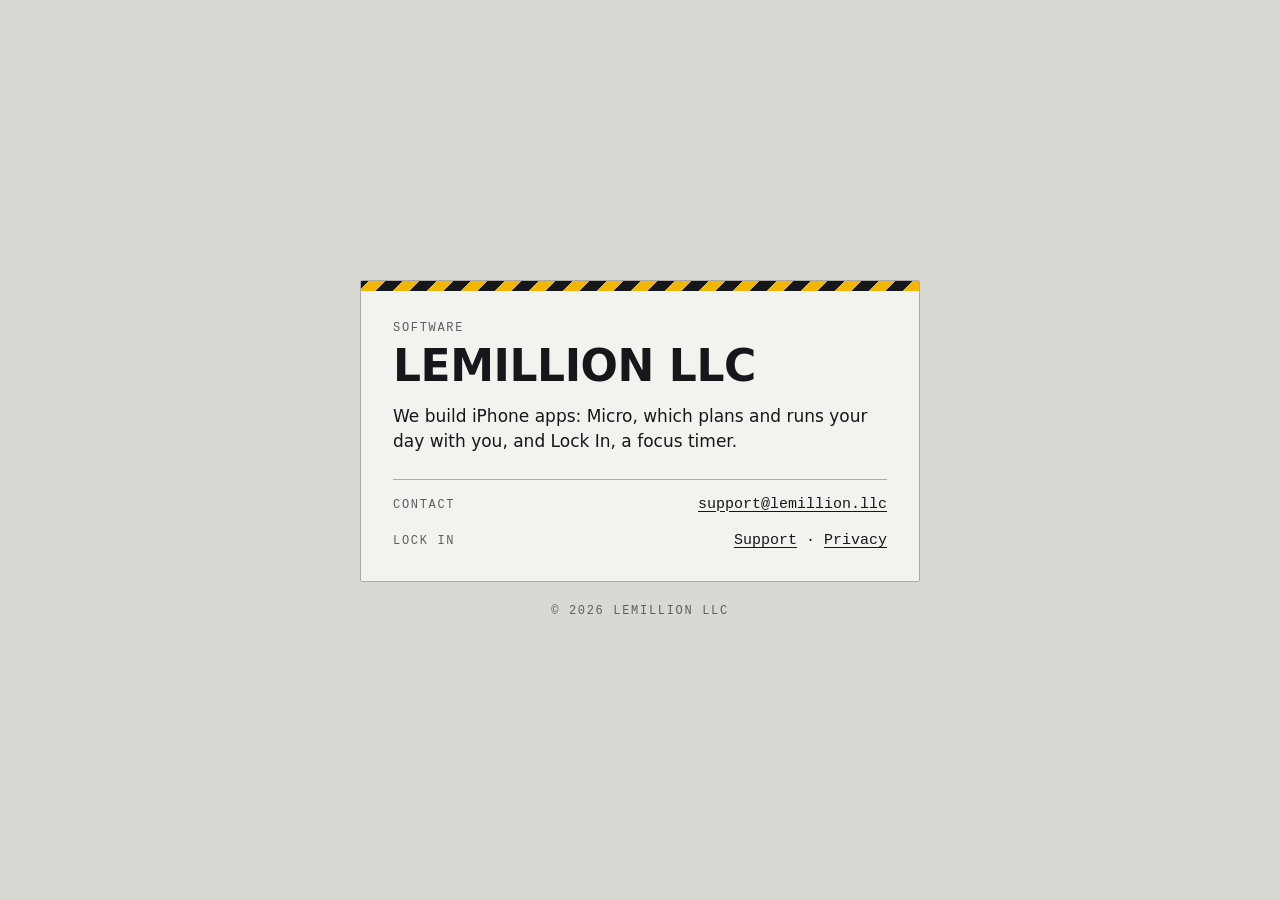
==== index.html @ 48e79b51 "Serve the company page here, and note that activity names sync over iCloud lemillion.llc returns to " ====
<!doctype html>
<html lang="en">
  <!--
    lemillion.llc/ : the company page, served by GitHub Pages from this repo.
    Static on purpose: no scripts, no fonts or images from anywhere.
    The year is typed, not computed: change it each January.
  -->
  <head>
    <meta charset="utf-8" />
    <meta name="viewport" content="width=device-width, initial-scale=1" />
    <meta name="color-scheme" content="light dark" />
    <meta name="description" content="Lemillion LLC builds iPhone apps: Micro, which plans and runs your day with you, and Lock In, a focus timer." />
    <title>Lemillion LLC</title>
    <link rel="stylesheet" href="/site.css" />
  </head>
  <body>
    <main class="plate">
      <div class="stripe" aria-hidden="true"></div>
      <p class="tag">Software</p>
      <h1>Lemillion LLC</h1>
      <p class="line">We build iPhone apps: Micro, which plans and runs your day with you, and Lock In, a focus timer.</p>
      <dl class="spec">
        <div>
          <dt>Contact</dt>
          <dd><a href="mailto:support@lemillion.llc">support@lemillion.llc</a></dd>
        </div>
        <div>
          <dt>Lock In</dt>
          <dd><a href="/lockin/support/">Support</a> &middot; <a href="/lockin/privacy/">Privacy</a></dd>
        </div>
      </dl>
    </main>
    <footer>&copy; 2026 Lemillion LLC</footer>
  </body>
</html>
---- site.css ----
/* lemillion.llc/ : a plain industrial plate, in the system's own faces. */

:root {
  --page: #d9d9d4;
  --plate: #f2f2ee;
  --ink: #16171a;
  --muted: #5b5e64;
  --rule: #a9aaa6;
  --hazard: #f2b705;
  --hazard-dark: #16171a; /* stays black in both modes, like real tape */
  --link: #16171a;
  color-scheme: light dark;
}

@media (prefers-color-scheme: dark) {
  :root {
    --page: #111214;
    --plate: #1c1d20;
    --ink: #ececea;
    --muted: #9a9ca1;
    --rule: #3a3c40;
    --link: #ececea;
  }
}

* { box-sizing: border-box; }

html, body { margin: 0; }

body {
  min-height: 100vh;
  display: flex;
  flex-direction: column;
  align-items: center;
  justify-content: center;
  gap: 20px;
  padding: 32px 16px;
  background: var(--page);
  color: var(--ink);
  font: 16px/1.5 ui-sans-serif, system-ui, -apple-system, "Segoe UI", Roboto, Helvetica, Arial, sans-serif;
}

.plate {
  width: 100%;
  max-width: 560px;
  background: var(--plate);
  border: 1px solid var(--rule);
  border-radius: 2px;
  padding: 0 32px 28px;
}

.stripe {
  height: 10px;
  margin: 0 -32px 28px;
  background: repeating-linear-gradient(-45deg, var(--hazard) 0 12px, var(--hazard-dark) 12px 24px);
}

.tag,
dt,
footer {
  font-family: ui-monospace, SFMono-Regular, Menlo, Consolas, "Liberation Mono", monospace;
  font-size: 12px;
  letter-spacing: 0.14em;
  text-transform: uppercase;
  color: var(--muted);
}

.tag { margin: 0 0 6px; }

h1 {
  margin: 0;
  font-size: clamp(32px, 8vw, 44px);
  line-height: 1.05;
  font-weight: 800;
  letter-spacing: -0.01em;
  text-transform: uppercase;
}

.line {
  margin: 14px 0 24px;
  font-size: 17px;
}

.spec {
  margin: 0;
  border-top: 1px solid var(--rule);
}

.spec div {
  display: flex;
  flex-wrap: wrap;
  align-items: baseline;
  justify-content: space-between;
  gap: 4px 16px;
  padding-top: 14px;
}

dd {
  margin: 0;
  font-family: ui-monospace, SFMono-Regular, Menlo, Consolas, "Liberation Mono", monospace;
  font-size: 15px;
}

a {
  color: var(--link);
  text-decoration: underline;
  text-underline-offset: 3px;
}

a:focus-visible {
  outline: 2px solid var(--hazard);
  outline-offset: 2px;
}

footer { text-align: center; }
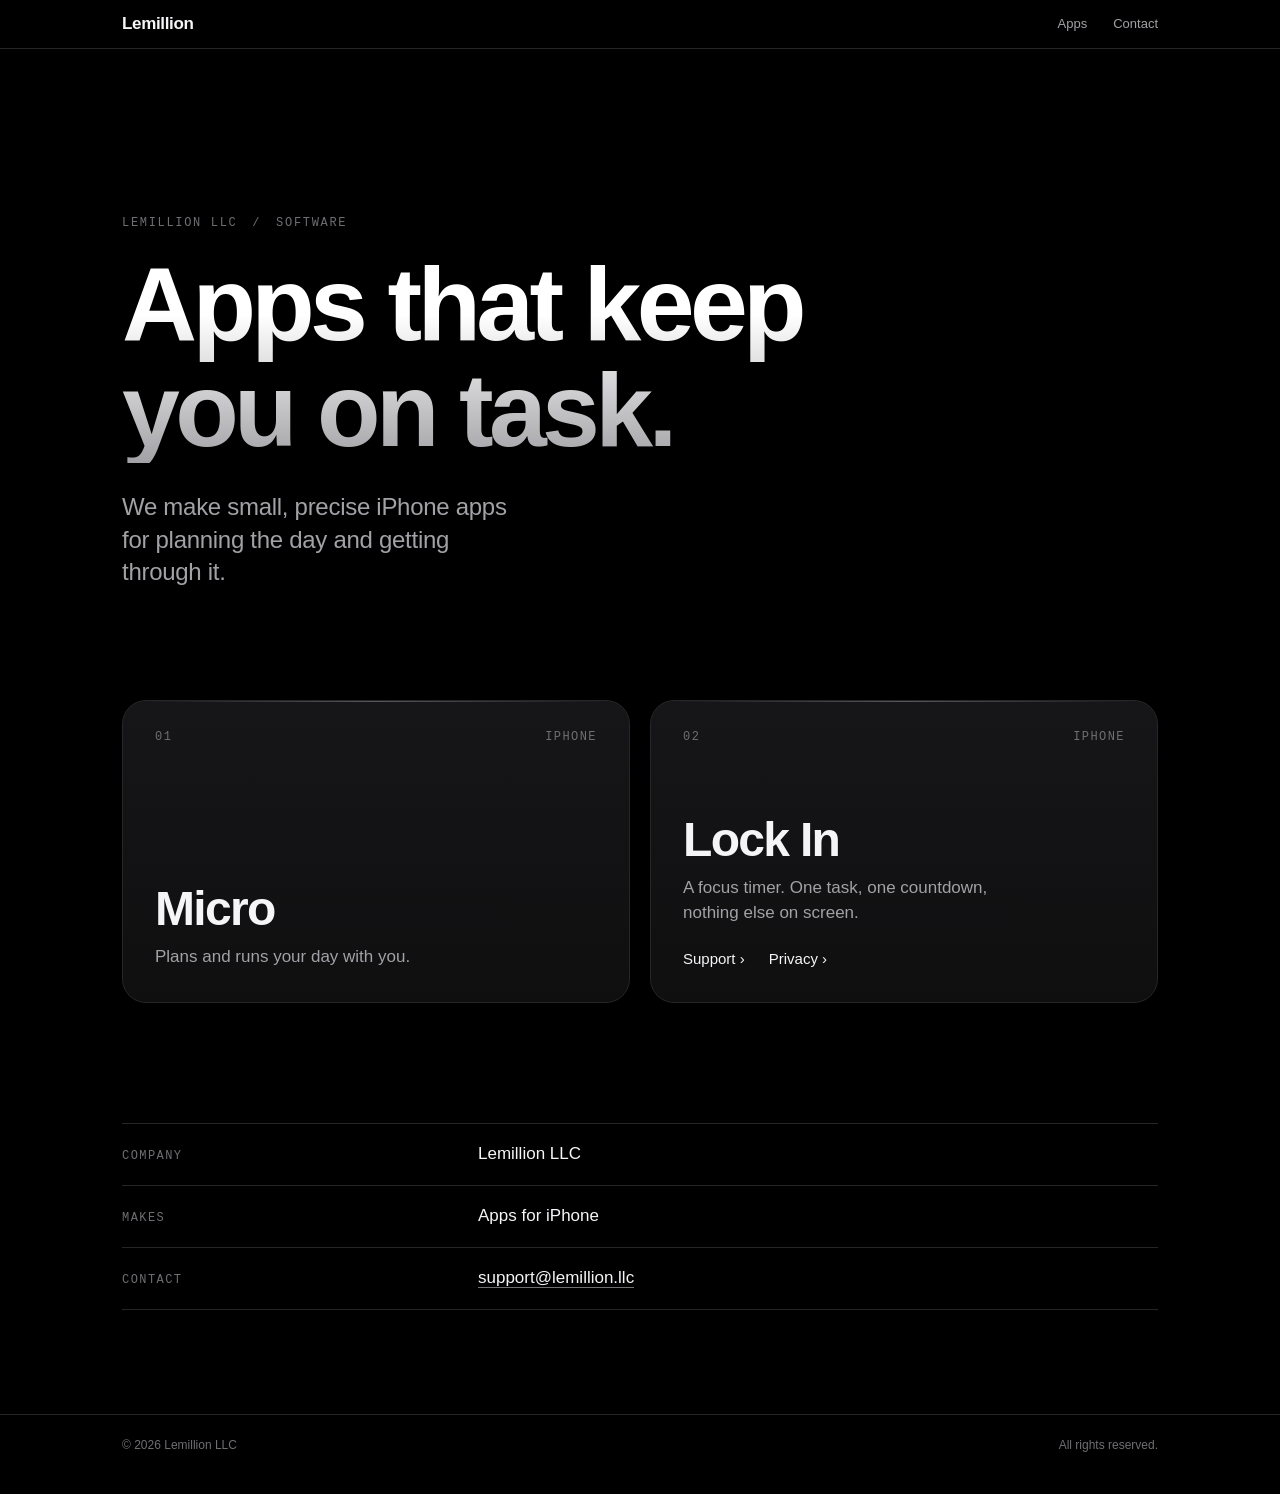
==== commit aed9ffe7: "Redesign the company page: black, white and greys, in the system's own faces Co-Authored-By: Claude " ====
--- a/index.html
+++ b/index.html
@@ -2,34 +2,84 @@
 <html lang="en">
   <!--
     lemillion.llc/ : the company page, served by GitHub Pages from this repo.
-    Static on purpose: no scripts, no fonts or images from anywhere.
+    Static on purpose: no scripts, no fonts or images from anywhere; the
+    system's own faces (SF Pro and SF Mono on Apple devices) do the work.
     The year is typed, not computed: change it each January.
   -->
   <head>
     <meta charset="utf-8" />
     <meta name="viewport" content="width=device-width, initial-scale=1" />
-    <meta name="color-scheme" content="light dark" />
-    <meta name="description" content="Lemillion LLC builds iPhone apps: Micro, which plans and runs your day with you, and Lock In, a focus timer." />
+    <meta name="color-scheme" content="dark" />
+    <meta name="theme-color" content="#000000" />
+    <meta name="description" content="Lemillion LLC makes iPhone apps: Micro, which plans and runs your day with you, and Lock In, a focus timer." />
     <title>Lemillion LLC</title>
     <link rel="stylesheet" href="/site.css" />
   </head>
   <body>
-    <main class="plate">
-      <div class="stripe" aria-hidden="true"></div>
-      <p class="tag">Software</p>
-      <h1>Lemillion LLC</h1>
-      <p class="line">We build iPhone apps: Micro, which plans and runs your day with you, and Lock In, a focus timer.</p>
-      <dl class="spec">
-        <div>
-          <dt>Contact</dt>
-          <dd><a href="mailto:support@lemillion.llc">support@lemillion.llc</a></dd>
-        </div>
-        <div>
-          <dt>Lock In</dt>
-          <dd><a href="/lockin/support/">Support</a> &middot; <a href="/lockin/privacy/">Privacy</a></dd>
-        </div>
-      </dl>
+    <header class="nav">
+      <div class="nav-inner">
+        <a class="wordmark" href="/">Lemillion</a>
+        <nav aria-label="Sections">
+          <a href="#apps">Apps</a>
+          <a href="#contact">Contact</a>
+        </nav>
+      </div>
+    </header>
+
+    <main>
+      <section class="hero">
+        <p class="eyebrow">Lemillion LLC <span aria-hidden="true">/</span> Software</p>
+        <h1>Apps that keep<br />you on task.</h1>
+        <p class="lede">We make small, precise iPhone apps for planning the day and getting through it.</p>
+      </section>
+
+      <section id="apps" class="apps" aria-label="Apps">
+        <article class="tile">
+          <div class="tile-head">
+            <span class="index">01</span>
+            <span class="platform">iPhone</span>
+          </div>
+          <h2>Micro</h2>
+          <p>Plans and runs your day with you.</p>
+        </article>
+
+        <article class="tile">
+          <div class="tile-head">
+            <span class="index">02</span>
+            <span class="platform">iPhone</span>
+          </div>
+          <h2>Lock In</h2>
+          <p>A focus timer. One task, one countdown, nothing else on screen.</p>
+          <p class="links">
+            <a href="/lockin/support/">Support <span aria-hidden="true">›</span></a>
+            <a href="/lockin/privacy/">Privacy <span aria-hidden="true">›</span></a>
+          </p>
+        </article>
+      </section>
+
+      <section id="contact" class="spec" aria-label="Company details">
+        <dl>
+          <div>
+            <dt>Company</dt>
+            <dd>Lemillion LLC</dd>
+          </div>
+          <div>
+            <dt>Makes</dt>
+            <dd>Apps for iPhone</dd>
+          </div>
+          <div>
+            <dt>Contact</dt>
+            <dd><a href="mailto:support@lemillion.llc">support@lemillion.llc</a></dd>
+          </div>
+        </dl>
+      </section>
     </main>
-    <footer>&copy; 2026 Lemillion LLC</footer>
+
+    <footer>
+      <div class="footer-inner">
+        <span>&copy; 2026 Lemillion LLC</span>
+        <span>All rights reserved.</span>
+      </div>
+    </footer>
   </body>
 </html>
--- a/site.css
+++ b/site.css
@@ -1,115 +1,201 @@
-/* lemillion.llc/ : a plain industrial plate, in the system's own faces. */
+/* lemillion.llc/ : black, white and greys only, in the system's own faces. */
 
 :root {
-  --page: #d9d9d4;
-  --plate: #f2f2ee;
-  --ink: #16171a;
-  --muted: #5b5e64;
-  --rule: #a9aaa6;
-  --hazard: #f2b705;
-  --hazard-dark: #16171a; /* stays black in both modes, like real tape */
-  --link: #16171a;
-  color-scheme: light dark;
-}
-
-@media (prefers-color-scheme: dark) {
-  :root {
-    --page: #111214;
-    --plate: #1c1d20;
-    --ink: #ececea;
-    --muted: #9a9ca1;
-    --rule: #3a3c40;
-    --link: #ececea;
-  }
+  --bg: #000;
+  --surface: #0f0f10;
+  --surface-hi: #161618;
+  --line: #262628;
+  --text: #f5f5f7;
+  --secondary: #a1a1a6;
+  --tertiary: #6e6e73;
+  --sans: -apple-system, BlinkMacSystemFont, "SF Pro Display", "SF Pro Text", "Helvetica Neue", Helvetica, Arial, sans-serif;
+  --mono: ui-monospace, "SF Mono", SFMono-Regular, Menlo, Consolas, monospace;
+  --width: 1080px;
+  --gutter: 22px;
+  color-scheme: dark;
 }
 
 * { box-sizing: border-box; }
 
-html, body { margin: 0; }
+html { -webkit-text-size-adjust: 100%; scroll-behavior: smooth; }
 
 body {
-  min-height: 100vh;
-  display: flex;
-  flex-direction: column;
+  margin: 0;
+  background: var(--bg);
+  color: var(--text);
+  font: 17px/1.47 var(--sans);
+  -webkit-font-smoothing: antialiased;
+}
+
+a { color: inherit; text-decoration: none; }
+
+/* Navigation: a thin translucent bar, like Apple's global nav. */
+.nav {
+  position: sticky;
+  top: 0;
+  z-index: 10;
+  background: rgba(0, 0, 0, 0.72);
+  -webkit-backdrop-filter: saturate(180%) blur(20px);
+  backdrop-filter: saturate(180%) blur(20px);
+  border-bottom: 1px solid var(--line);
+}
+
+.nav-inner {
+  max-width: var(--width);
+  margin: 0 auto;
+  padding: 0 var(--gutter);
+  height: 48px;
+  display: flex;
   align-items: center;
-  justify-content: center;
-  gap: 20px;
-  padding: 32px 16px;
-  background: var(--page);
-  color: var(--ink);
-  font: 16px/1.5 ui-sans-serif, system-ui, -apple-system, "Segoe UI", Roboto, Helvetica, Arial, sans-serif;
-}
-
-.plate {
-  width: 100%;
-  max-width: 560px;
-  background: var(--plate);
-  border: 1px solid var(--rule);
-  border-radius: 2px;
-  padding: 0 32px 28px;
-}
-
-.stripe {
-  height: 10px;
-  margin: 0 -32px 28px;
-  background: repeating-linear-gradient(-45deg, var(--hazard) 0 12px, var(--hazard-dark) 12px 24px);
-}
-
-.tag,
-dt,
-footer {
-  font-family: ui-monospace, SFMono-Regular, Menlo, Consolas, "Liberation Mono", monospace;
-  font-size: 12px;
+  justify-content: space-between;
+}
+
+.wordmark { font-size: 17px; font-weight: 600; letter-spacing: -0.02em; }
+
+.nav nav { display: flex; gap: 26px; }
+
+.nav nav a { font-size: 13px; color: var(--secondary); transition: color 0.2s; }
+
+.nav nav a:hover { color: var(--text); }
+
+main { max-width: var(--width); margin: 0 auto; padding: 0 var(--gutter); }
+
+/* Hero */
+.hero { padding: clamp(88px, 16vw, 168px) 0 clamp(64px, 10vw, 112px); }
+
+.eyebrow {
+  margin: 0 0 22px;
+  font: 500 12px/1 var(--mono);
   letter-spacing: 0.14em;
   text-transform: uppercase;
-  color: var(--muted);
-}
-
-.tag { margin: 0 0 6px; }
+  color: var(--tertiary);
+}
+
+.eyebrow span { margin: 0 6px; }
 
 h1 {
   margin: 0;
-  font-size: clamp(32px, 8vw, 44px);
+  font-size: clamp(48px, 9vw, 104px);
+  line-height: 1.02;
+  font-weight: 700;
+  letter-spacing: -0.045em;
+  /* white fading to grey, like brushed metal under a top light */
+  background: linear-gradient(180deg, #ffffff 30%, #8e8e93 115%);
+  -webkit-background-clip: text;
+  background-clip: text;
+  color: transparent;
+}
+
+.lede {
+  margin: 28px 0 0;
+  max-width: 30ch;
+  font-size: clamp(19px, 2.2vw, 24px);
+  line-height: 1.35;
+  letter-spacing: -0.012em;
+  color: var(--secondary);
+}
+
+/* App tiles */
+.apps { display: grid; gap: 16px; }
+
+@media (min-width: 760px) {
+  .apps { grid-template-columns: 1fr 1fr; gap: 20px; }
+}
+
+.tile {
+  position: relative;
+  min-height: 300px;
+  padding: 30px 32px 32px;
+  border-radius: 24px;
+  background: linear-gradient(180deg, var(--surface-hi), var(--surface));
+  border: 1px solid var(--line);
+  display: flex;
+  flex-direction: column;
+  overflow: hidden;
+}
+
+/* a single machined highlight along the top edge */
+.tile::before {
+  content: "";
+  position: absolute;
+  inset: 0 24px auto;
+  height: 1px;
+  background: linear-gradient(90deg, transparent, rgba(255, 255, 255, 0.28), transparent);
+}
+
+.tile-head {
+  display: flex;
+  justify-content: space-between;
+  margin-bottom: auto;
+  padding-bottom: 72px;
+  font: 500 12px/1 var(--mono);
+  letter-spacing: 0.12em;
+  text-transform: uppercase;
+  color: var(--tertiary);
+}
+
+.tile h2 {
+  margin: 0;
+  font-size: clamp(36px, 4.4vw, 48px);
   line-height: 1.05;
-  font-weight: 800;
-  letter-spacing: -0.01em;
+  font-weight: 700;
+  letter-spacing: -0.035em;
+}
+
+.tile p { margin: 10px 0 0; max-width: 34ch; color: var(--secondary); }
+
+.tile .links { display: flex; gap: 24px; margin-top: 22px; }
+
+.tile .links a { color: var(--text); font-size: 15px; }
+
+.tile .links a:hover { text-decoration: underline; text-underline-offset: 3px; }
+
+/* Spec sheet */
+.spec { padding: clamp(72px, 10vw, 120px) 0 clamp(64px, 9vw, 104px); }
+
+.spec dl { margin: 0; border-top: 1px solid var(--line); }
+
+.spec dl div {
+  display: grid;
+  grid-template-columns: 120px 1fr;
+  gap: 16px;
+  align-items: baseline;
+  padding: 18px 0;
+  border-bottom: 1px solid var(--line);
+}
+
+@media (min-width: 760px) {
+  .spec dl div { grid-template-columns: 1fr 2fr; }
+}
+
+.spec dt {
+  font: 500 12px/1 var(--mono);
+  letter-spacing: 0.12em;
   text-transform: uppercase;
-}
-
-.line {
-  margin: 14px 0 24px;
-  font-size: 17px;
-}
-
-.spec {
-  margin: 0;
-  border-top: 1px solid var(--rule);
-}
-
-.spec div {
+  color: var(--tertiary);
+}
+
+.spec dd { margin: 0; font-size: 17px; overflow-wrap: anywhere; }
+
+.spec dd a { border-bottom: 1px solid var(--tertiary); transition: border-color 0.2s; }
+
+.spec dd a:hover { border-color: var(--text); }
+
+/* Footer */
+footer { border-top: 1px solid var(--line); }
+
+.footer-inner {
+  max-width: var(--width);
+  margin: 0 auto;
+  padding: 22px var(--gutter) 40px;
   display: flex;
   flex-wrap: wrap;
-  align-items: baseline;
   justify-content: space-between;
-  gap: 4px 16px;
-  padding-top: 14px;
-}
-
-dd {
-  margin: 0;
-  font-family: ui-monospace, SFMono-Regular, Menlo, Consolas, "Liberation Mono", monospace;
-  font-size: 15px;
-}
-
-a {
-  color: var(--link);
-  text-decoration: underline;
-  text-underline-offset: 3px;
-}
-
-a:focus-visible {
-  outline: 2px solid var(--hazard);
-  outline-offset: 2px;
-}
-
-footer { text-align: center; }
+  gap: 8px;
+  font-size: 12px;
+  color: var(--tertiary);
+}
+
+@media (prefers-reduced-motion: reduce) {
+  html { scroll-behavior: auto; }
+}
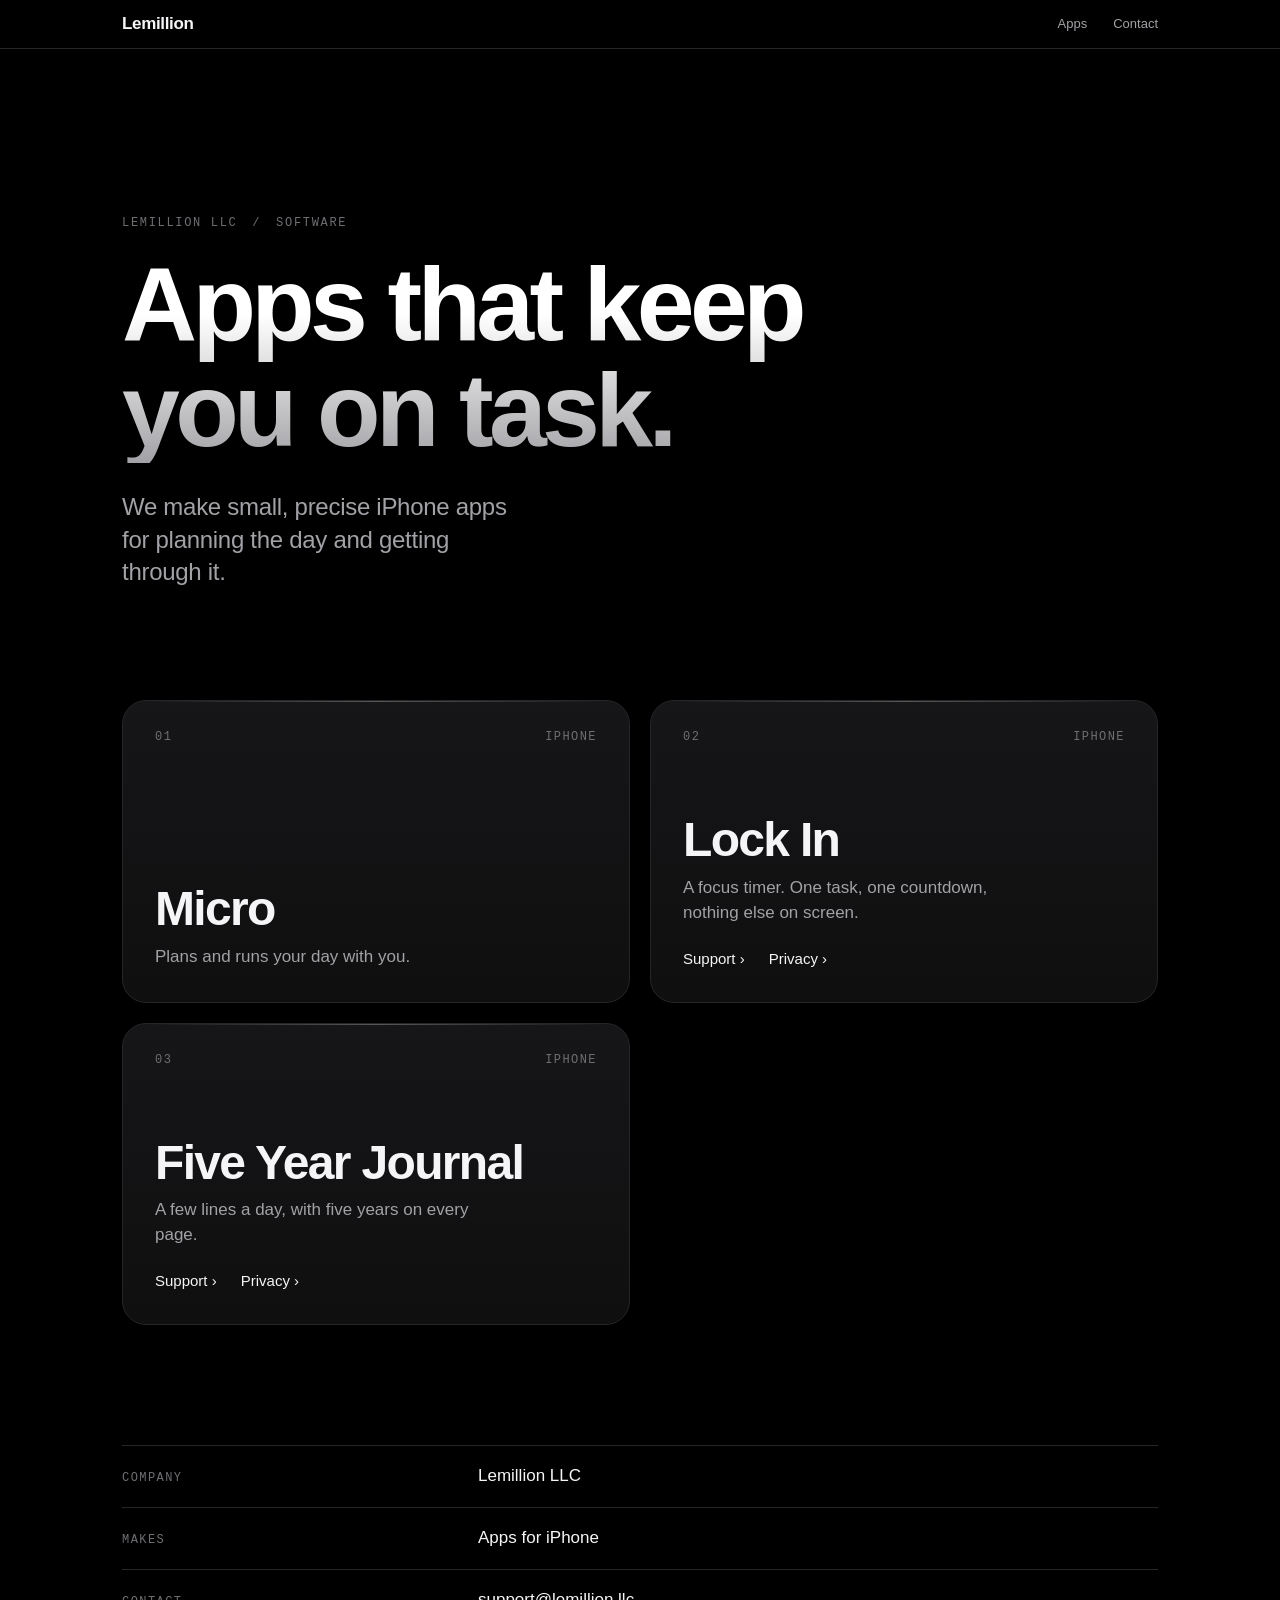
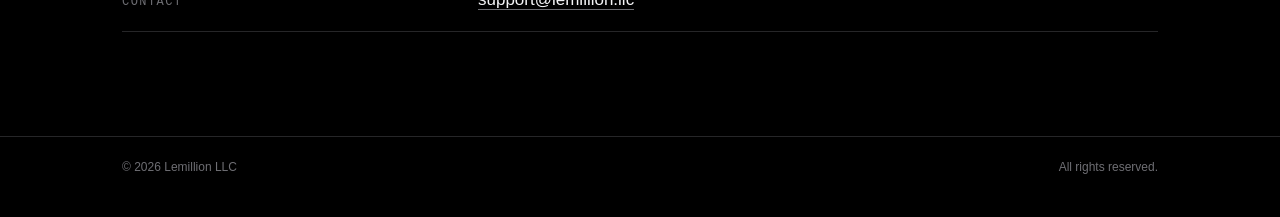
==== commit cb2c04b4: "Add Five Year Journal's privacy and support pages, and its tile on the company page Co-Authored-By: " ====
--- a/index.html
+++ b/index.html
@@ -11,7 +11,7 @@
     <meta name="viewport" content="width=device-width, initial-scale=1" />
     <meta name="color-scheme" content="dark" />
     <meta name="theme-color" content="#000000" />
-    <meta name="description" content="Lemillion LLC makes iPhone apps: Micro, which plans and runs your day with you, and Lock In, a focus timer." />
+    <meta name="description" content="Lemillion LLC makes iPhone apps: Micro, which plans and runs your day with you; Lock In, a focus timer; and Five Year Journal, a line-a-day diary." />
     <title>Lemillion LLC</title>
     <link rel="stylesheet" href="/site.css" />
   </head>
@@ -55,6 +55,18 @@
             <a href="/lockin/privacy/">Privacy <span aria-hidden="true">›</span></a>
           </p>
         </article>
+        <article class="tile">
+          <div class="tile-head">
+            <span class="index">03</span>
+            <span class="platform">iPhone</span>
+          </div>
+          <h2>Five Year Journal</h2>
+          <p>A few lines a day, with five years on every page.</p>
+          <p class="links">
+            <a href="/fiveyearjournal/support/">Support <span aria-hidden="true">›</span></a>
+            <a href="/fiveyearjournal/privacy/">Privacy <span aria-hidden="true">›</span></a>
+          </p>
+        </article>
       </section>
 
       <section id="contact" class="spec" aria-label="Company details">
